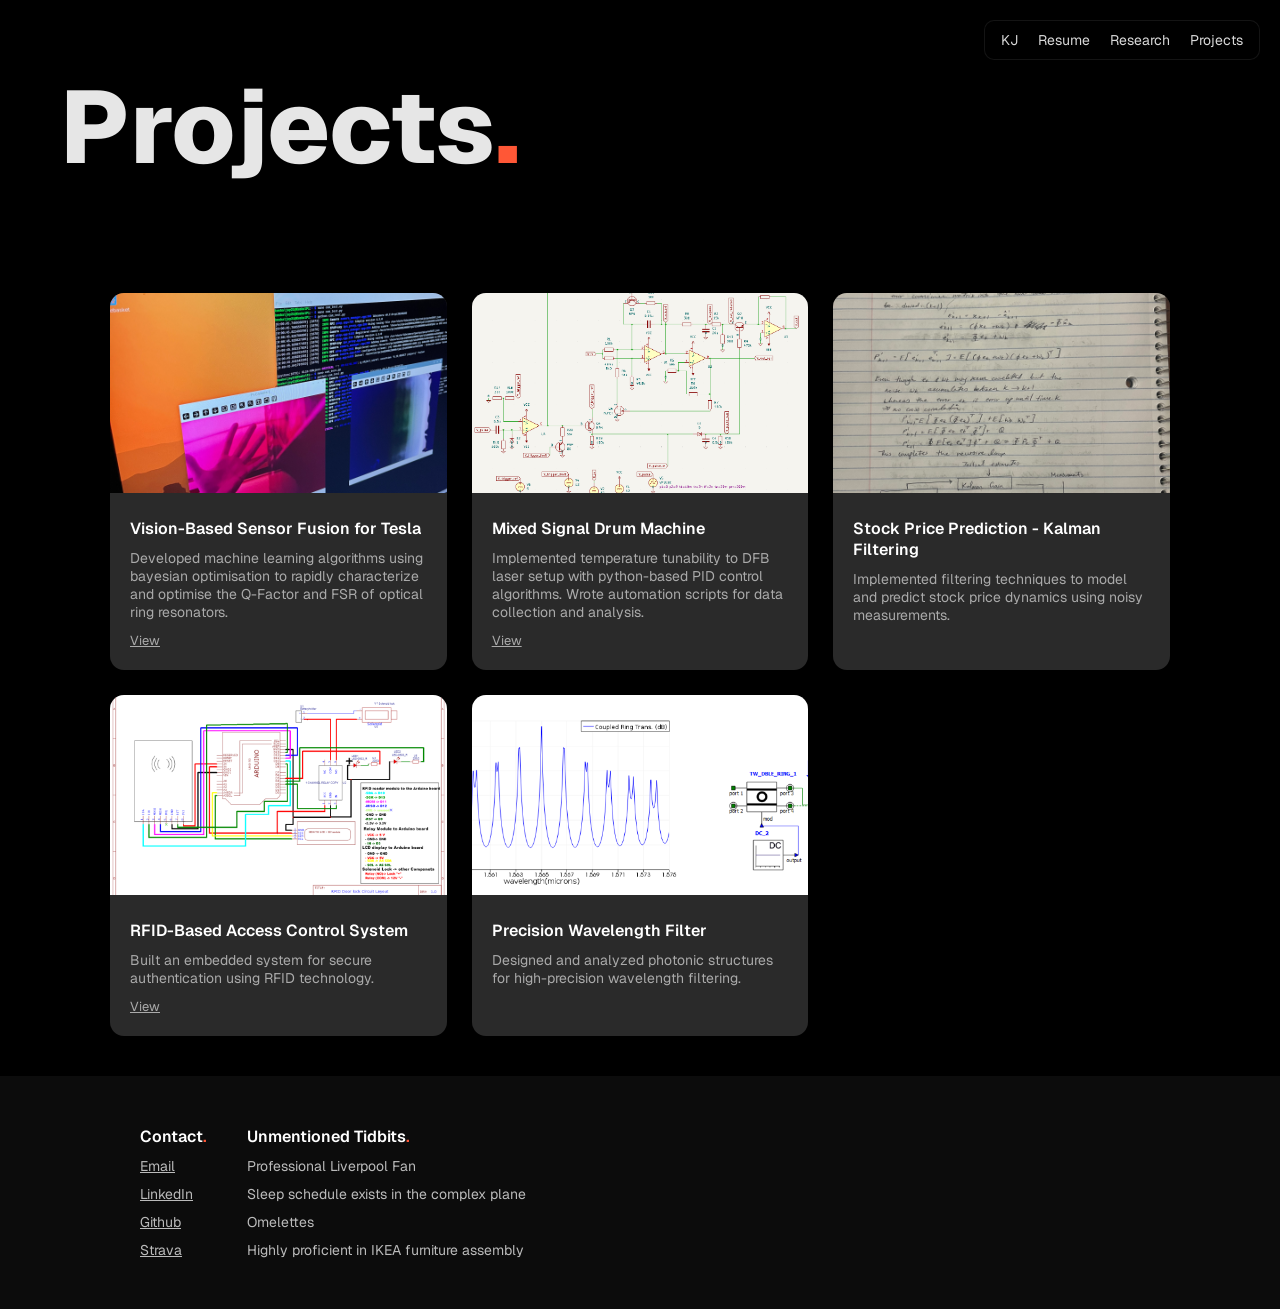
==== projects.html @ 9f4ea909 "add full portfolio website" ====
<!DOCTYPE html>
<html lang="en">

<head>
  <meta charset="UTF-8">
  <title>Kushal Portfolio</title>
  <link rel="preconnect" href="https://fonts.googleapis.com">
  <link rel="preconnect" href="https://fonts.gstatic.com" crossorigin>
  <link
    href="https://fonts.googleapis.com/css2?family=Inter:wght@300;400;600&family=Playfair+Display:wght@700&display=swap"
    rel="stylesheet">
  <link
    href="https://fonts.googleapis.com/css2?family=IBM+Plex+Mono:ital,wght@0,100;0,200;0,300;0,400;0,500;0,600;0,700;1,100;1,200;1,300;1,400;1,500;1,600;1,700&family=Roboto:ital,wght@0,100..900;1,100..900&display=swap"
    rel="stylesheet">
  <link href="https://fonts.googleapis.com/css2?family=Oranienbaum&family=Press+Start+2P&display=swap" rel="stylesheet">
  <link
    href="https://fonts.googleapis.com/css2?family=Geist:wght@100..900&family=Oranienbaum&family=Press+Start+2P&display=swap"
    rel="stylesheet">
  <script src="https://ajax.googleapis.com/ajax/libs/jquery/3.3.1/jquery.min.js"></script>

  <link rel="stylesheet" href="style.css">
</head>

<body>

  <!-- Navbar -->
  <nav class="navbar" id="navbar">
    <a href="index.html">KJ</a>
    <a href="resume.html">Resume</a>
    <a href="research.html">Research</a>
    <a href="projects.html">Projects</a> <!--Eng, fin, signal, probaility etc.-->
  </nav>
  <div class="page">

    <main>
      <section class="hero-title">
        <h1>
          Projects<span class="dot">.</span>
        </h1>
      </section>

      <div class="research-container">
        <div class="grid">

          <!-- Project 2 -->
          <div class="card">
            <img src="images/computervision.jpeg" alt="Project 2">
            <div class="card-content">
              <div class="card-title">Vision-Based Sensor Fusion for Tesla</div>
              <div class="card-description">
                Developed machine learning algorithms using bayesian optimisation to rapidly characterize and optimise
                the Q-Factor and FSR of optical ring resonators.
              </div>
              <div class="links">
                <a href="https://github.com/Kushaljay/Computer-Vision-Kalman-Filter" target="_blank">View</a>
              </div>
            </div>
          </div>

          <!-- Project 1 -->
          <div class="card">
            <img src="images/kickdrum.png" alt="Project 1">
            <div class="card-content">
              <div class="card-title">Mixed Signal Drum Machine</div>
              <div class="card-description">
                Implemented temperature tunability to DFB laser setup with python-based PID control algorithms. Wrote
                automation scripts for data collection and analysis.
              </div>
              <div class="links">
                <a href="https://github.com/Kushaljay/Kick-Drum" target="_blank">View</a>
              </div>
            </div>
          </div>

          <!-- Project -->
          <div class="card">
            <img src="images/kalman.jpeg" alt="Project 3">
            <div class="card-content">
              <div class="card-title">Stock Price Prediction - Kalman Filtering</div>
              <div class="card-description">
                Implemented filtering techniques to model and predict stock price dynamics using noisy measurements.
              </div>
            </div>
          </div>

          <!-- Project 3 -->
          <div class="card">
            <img src="images/rfid.png" alt="Project 4">
            <div class="card-content">
              <div class="card-title">RFID-Based Access Control System</div>
              <div class="card-description">
                Built an embedded system for secure authentication using RFID technology.
              </div>
              <div class="links">
                <a href="https://github.com/Kushaljay/RFID" target="_blank">View</a>
              </div>
            </div>
          </div>

          <!-- Project 5 -->
          <div class="card">
            <img src="images/laser_ring_CombinedFeedback.PNG" alt="Project 5">
            <div class="card-content">
              <div class="card-title">Precision Wavelength Filter</div>
              <div class="card-description">
                Designed and analyzed photonic structures for high-precision wavelength filtering.
              </div>
            </div>
          </div>

        </div>
      </div>
    </main>

  </div>
  <footer class="footer">
    <div class="footer-container">

      <div class="footer-section">
        <span class="company">Contact<span class="dot">.</span></span>
        <ul>
          <li><a href="mailto:kushal.jay21@gmail.com" target="_blank">Email</a></li>
          <li><a href="https://linkedin.com/in/kushaljay/" target="_blank">LinkedIn</a></li>
          <li><a href="https://github.com/Kushaljay" target="_blank">Github</a></li>
          <li><a href="https://strava.com/athletes/138392870" target="_blank">Strava</a></li>
        </ul>
      </div>

      <div class="footer-section">
        <span class="company">Unmentioned Tidbits<span class="dot">.</span></span>
        <ul>
          <li>Professional Liverpool Fan</li>
          <li>Sleep schedule exists in the complex plane</li>
          <li>Omelettes</li>
          <li>Highly proficient in IKEA furniture assembly</li>
        </ul>
      </div>

    </div>
  </footer>

  <script src="script.js"></script>
</body>

</html>
---- style.css ----
@import url("https://fonts.googleapis.com/css2?family=Poppins:wght@300;400;600;800&display=swap");


* {
    box-sizing: border-box;
    margin: 0;
    padding: 0;
}

html,
body {
    width: 100%;
    overflow-x: hidden;
}


.item,
.role,
.desc {
    min-width: 0;
}

body {
    font-family: "Geist", "Poppins", sans-serif;
    background: black;
    color: white;
    overflow-x: hidden;
}

/* ✅ BACKGROUND CANVAS */
#fluid-canvas {
    position: fixed;
    inset: 0;
    width: 100%;
    height: 100%;
    z-index: -1;
    /* critical fix */
    pointer-events: none;
    background: black;
}

.page {
    min-height: 100vh;
    display: flex;
    flex-direction: column;
}

.page-resume {
    min-height: 100vh;
    display: flex;
    flex-direction: column;
    padding-left: 20px;
}

main {
    flex: 1;
    /* pushes footer down */
}

/* ✅ HERO */
.hero {
    min-height: 100vh;
    display: flex;
    flex-direction: column;
    justify-content: center;
    padding: 0 60px;
    position: relative;
    z-index: 2;
}

.hero h1 {
    font-size: clamp(60px, 8vw, 120px);
    font-weight: 800;
    margin: 0;
    color: rgba(255, 255, 255, 0.9);
    user-select: none;
}

.dot {
    color: rgba(255, 87, 54);
    /* or rgba(255, 0, 0) */
}

.about-text {
    user-select: none;
}

.hero p {
    max-width: 600px;
    margin-top: 20px;
    line-height: 1.6;
    color: rgba(255, 255, 255, 0.7);
}

/* gradient fade */
.hero::after {
    content: "";
    position: absolute;
    bottom: 0;
    left: 0;
    width: 100%;
    height: 220px;
    background: linear-gradient(to bottom, transparent, black);
}

.black-stop {
    background: black;
    padding: 80px 20px;
    position: relative;
    z-index: 2;
    border-top: 1px solid rgba(255, 255, 255, 0.08);
}

/* container width control */
.container {
    max-width: 900px;
    width: 100%;
    margin: 60px auto;
    padding: 0 20px;
    box-sizing: border-box;
}

/* ✅ PROJECTS */
.project-grid {
    display: grid;
    grid-template-columns: repeat(auto-fit, minmax(280px, 1fr));
    gap: 30px;
    margin-top: 40px;
}

.project-card {
    padding: 25px;
    border-radius: 14px;
    background: rgba(255, 255, 255, 0.03);
    border: 1px solid rgba(255, 255, 255, 0.08);
    transition: 0.25s;
}

.project-card:hover {
    transform: translateY(-6px);
    border-color: rgba(155, 77, 255, 0.6);
    background: rgba(155, 77, 255, 0.08);
}

/* ✅ FOOTER (FIXED) */
.footer {
    background: #0c0c0c;
    padding: 50px 50px;
    margin-top: auto;
    /* key fix */
    z-index: 2;
    position: relative;
}

.footer-container {
    max-width: 1000px;
    margin: 0 auto;
    display: flex;
    flex-wrap: wrap;
    gap: 40px;
}

.footer-section h3 {
    margin-bottom: 12px;
}

.footer-section ul {
    list-style: none;
    padding: 0;
}

.footer-section li {
    padding-top: 10px;
    color: #bbb;
    font-size: 14px;
}

.footer-section a {

    padding-top: 10px;
    color: #bbb;
    font-size: 14px;
}

.footer-section a:hover {
    color: white;
}

/* NAVBAR BASE */
.navbar {
    position: fixed;
    top: 20px;
    right: 40px;
    z-index: 1000;

    display: flex;
    gap: 30px;

    padding: 10px 16px;

    background: rgba(0, 0, 0, 0.6);
    backdrop-filter: blur(10px);

    border-radius: 12px;
    border: 1px solid rgba(255, 255, 255, 0.08);

    transition: transform 0.3s ease, opacity 0.3s ease;
}

/* LINKS */
.navbar a {
    text-decoration: none;
    color: rgba(255, 255, 255, 0.85);
    font-size: 15px;
    font-weight: 400;
    transition: opacity 0.2s ease;
}

.navbar a:hover {
    opacity: 0.6;
}

/* HIDDEN STATE (scroll down) */
.navbar.hidden {
    transform: translateY(-120%);
    opacity: 0;
}

.about-section {
    background-color: #000000;
    color: #eee;
    padding-left: 20px;
    display: flex;
    flex-direction: column;
    align-items: center;
}

.about-container {
    max-width: 900px;
    width: 100%;
}

.about-text h2 {
    font-size: 2.5rem;
    font-weight: 700;
    margin-bottom: 25px;
    color: #fff;
    display: inline-block;
    padding-bottom: 5px;
}

.about-text p {
    font-size: 1.05rem;
    line-height: 1.7;
}

.about-text p strong {
    color: #fff;
}

.about-text .fun-fact {
    font-style: italic;
    color: #aaa;
    margin-top: 20px;
    border-left: 3px solid #555;
    padding-left: 12px;
}

/* static/css/resume.css */
.container {
    width: 900px;
    margin: 60px auto;
}

.section {
    display: grid;
    grid-template-columns: 180px 1fr;
    gap: 20px;
}

@media (max-width: 700px) {
    .section {
        grid-template-columns: 1fr;
    }
}

.section-title {
    font-size: 12px;
    letter-spacing: 2px;
    color: #888;
}

.item {
    margin-bottom: 30px;
}

.date {
    font-size: 14px;
    color: #aaa;
    margin-bottom: 6px;
}

.role {
    font-size: 18px;
    margin-bottom: 6px;
}

.company {
    font-weight: 600;
}

.title {
    color: #aaa;
    margin-left: 8px;
}

.desc {
    color: #bbb;
    font-size: 14px;
    line-height: 1.6;
}



.hero-title {
    min-height: 20vh;
    display: flex;
    flex-direction: column;
    justify-content: center;
    padding: 60px;
    position: relative;
    z-index: 2;
}

.hero-title h1 {
    font-size: clamp(60px, 8vw, 120px);
    font-weight: 800;
    margin: 0;
    color: rgba(255, 255, 255, 0.9);
    user-select: none;
}

.toolsbox ul {
    display: flex;
    position: relative;
    justify-content: flex-start;
    color: white;
    list-style: none;
    font-weight: 300;
    font-size: 1rem;
    color: white;
    flex-wrap: wrap;
    margin: 0;
    padding: 0.5rem 0 0 0;
}

.toolsbox ul li {
    box-shadow: inset 0 0 2px #888;
    padding-left: 1rem;
    padding-right: 1rem;
    padding-top: 0.3rem;
    padding-bottom: 0.3rem;
    margin: 0.3rem;
    border-radius: 0.2rem;
}





.research-container {
    max-width: 1100px;
    margin: auto;
    padding: 40px 20px;
}




/* ===== RESET ===== */


.container {
    width: 100%;
    max-width: 1000px;
    margin: 0 auto;
    padding: 0 20px;
}


/* ===== SECTION ===== */
.section {
    width: 100%;
    display: grid;
    grid-template-columns: 180px 1fr;
    gap: 30px;
    padding: 40px 0;
    border-top: 1px solid #222;
}

@media (max-width: 768px) {
    .section {
        grid-template-columns: 1fr;
    }
}

.section-title {
    font-size: 12px;
    letter-spacing: 2px;
    color: #777;
}

.section-content {
    width: 100%;
}

/* ===== ITEMS ===== */
.item {
    margin-bottom: 30px;
    width: 100%;
}

.date {
    font-size: 13px;
    color: #888;
    margin-bottom: 6px;
}

.role {
    font-size: 17px;
    margin-bottom: 6px;
    display: flex;
    flex-wrap: wrap;
    gap: 6px;
}

.company {
    font-weight: 600;
}

.title {
    color: #aaa;
}

.desc {
    font-size: 14px;
    line-height: 1.6;
    color: #bbb;
    max-width: 100%;
    word-break: break-word;
}

/* ===== LINKS ===== */
.links {
    margin-top: 8px;
}

.links a {
    font-size: 13px;
    color: #aaa;
    text-decoration: underline;
}

.links a:hover {
    color: #fff;
}

/* ===== NAVBAR ===== */
.navbar {
    position: fixed;
    top: 20px;
    right: 20px;
    display: flex;
    gap: 20px;
    padding: 10px 16px;
    background: rgba(0, 0, 0, 0.6);
    backdrop-filter: blur(10px);
    border-radius: 10px;
    border: 1px solid rgba(255, 255, 255, 0.08);
    z-index: 1000;
}

.navbar a {
    color: rgba(255, 255, 255, 0.85);
    text-decoration: none;
    font-size: 14px;
}

/* ===== RESEARCH GRID ===== */
.grid {
    display: grid;
    grid-template-columns: repeat(auto-fit, minmax(280px, 1fr));
    gap: 25px;
}

.card {
    background: #2a2a2a;
    border-radius: 14px;
    overflow: hidden;
}

.card img {
    width: 100%;
    height: 200px;
    object-fit: cover;
}

.card-content {
    padding: 20px;
}

.card-title {
    font-weight: 600;
    margin-bottom: 10px;
}

.card-description {
    font-size: 14px;
    color: #aaa;
}
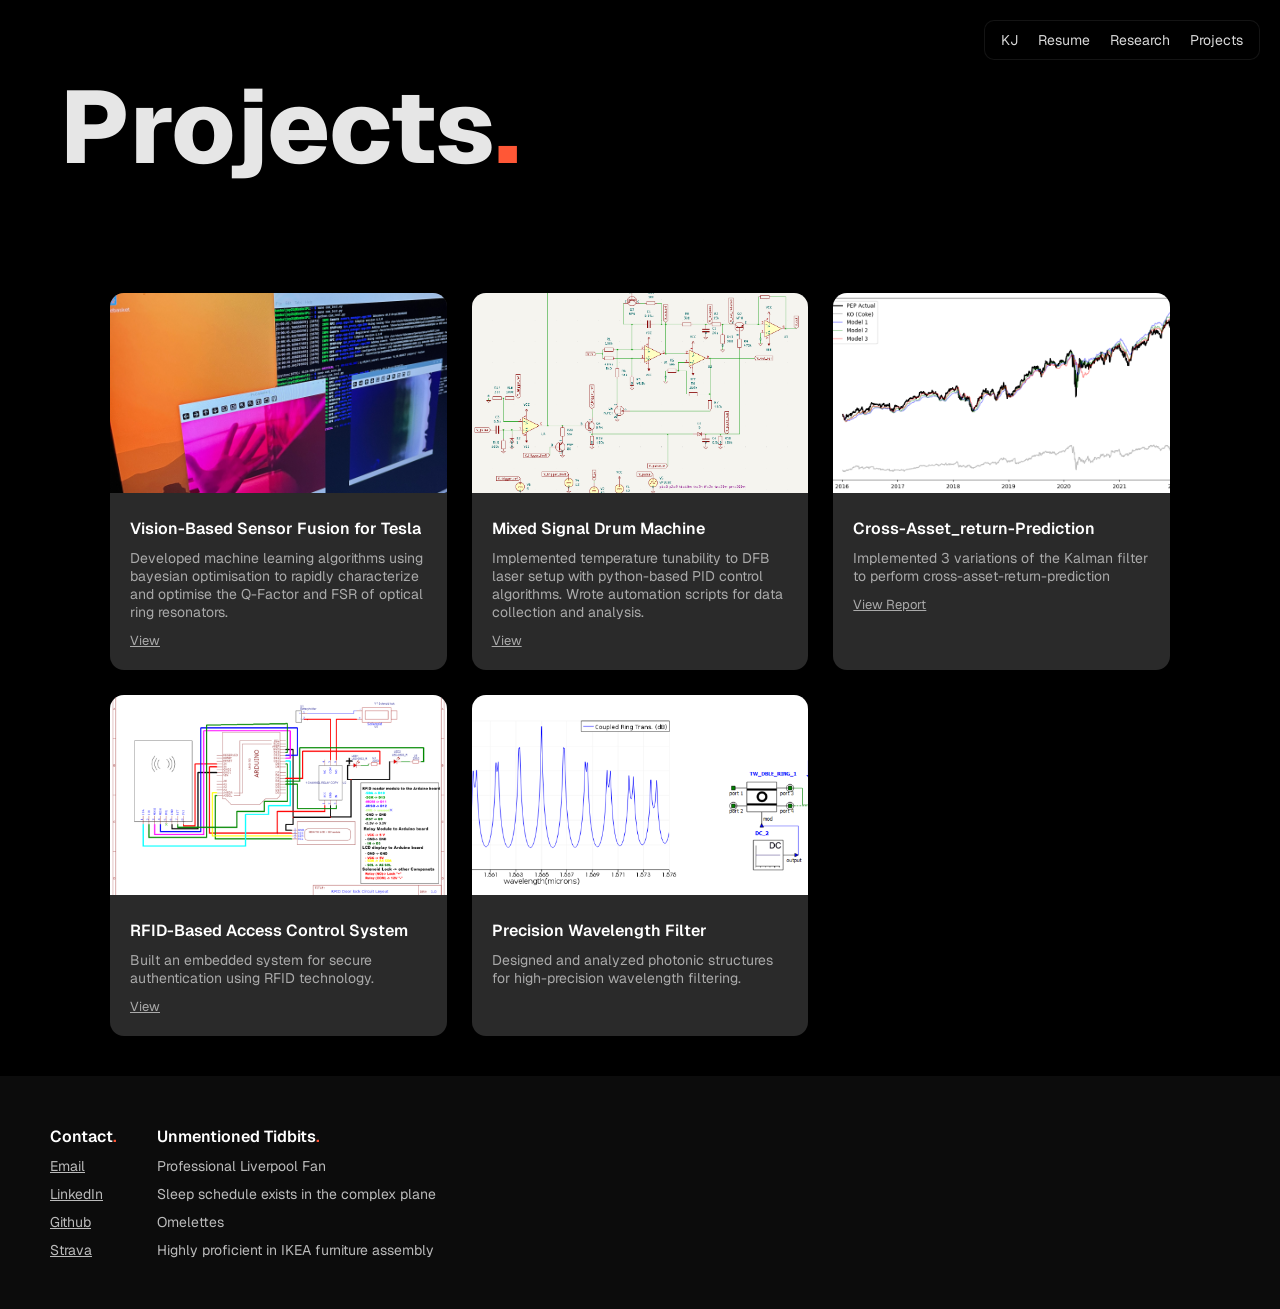
==== commit 9bdcc736: "added report for Kalman Filter project" ====
--- a/projects.html
+++ b/projects.html
@@ -74,11 +74,14 @@
 
           <!-- Project -->
           <div class="card">
-            <img src="images/kalman.jpeg" alt="Project 3">
+            <img src="images/KVA.png" alt="Project 3">
             <div class="card-content">
-              <div class="card-title">Stock Price Prediction - Kalman Filtering</div>
+              <div class="card-title">Cross-Asset_return-Prediction</div>
               <div class="card-description">
-                Implemented filtering techniques to model and predict stock price dynamics using noisy measurements.
+                Implemented 3 variations of the Kalman filter to perform cross-asset-return-prediction
+              </div>
+              <div class="links">
+                <a href="https://github.com/Kushaljay/Cross-Asset-Return-Prediction/blob/main/Kalman_Filter_Evaluation.pdf" target="_blank">View Report</a>
               </div>
             </div>
           </div>
--- a/style.css
+++ b/style.css
@@ -27,14 +27,12 @@
     overflow-x: hidden;
 }
 
-/* ✅ BACKGROUND CANVAS */
 #fluid-canvas {
     position: fixed;
     inset: 0;
     width: 100%;
     height: 100%;
     z-index: -1;
-    /* critical fix */
     pointer-events: none;
     background: black;
 }
@@ -54,10 +52,8 @@
 
 main {
     flex: 1;
-    /* pushes footer down */
-}
-
-/* ✅ HERO */
+}
+
 .hero {
     min-height: 100vh;
     display: flex;
@@ -78,7 +74,6 @@
 
 .dot {
     color: rgba(255, 87, 54);
-    /* or rgba(255, 0, 0) */
 }
 
 .about-text {
@@ -92,7 +87,6 @@
     color: rgba(255, 255, 255, 0.7);
 }
 
-/* gradient fade */
 .hero::after {
     content: "";
     position: absolute;
@@ -111,7 +105,6 @@
     border-top: 1px solid rgba(255, 255, 255, 0.08);
 }
 
-/* container width control */
 .container {
     max-width: 900px;
     width: 100%;
@@ -120,7 +113,6 @@
     box-sizing: border-box;
 }
 
-/* ✅ PROJECTS */
 .project-grid {
     display: grid;
     grid-template-columns: repeat(auto-fit, minmax(280px, 1fr));
@@ -142,18 +134,15 @@
     background: rgba(155, 77, 255, 0.08);
 }
 
-/* ✅ FOOTER (FIXED) */
 .footer {
     background: #0c0c0c;
     padding: 50px 50px;
     margin-top: auto;
-    /* key fix */
     z-index: 2;
     position: relative;
 }
 
 .footer-container {
-    max-width: 1000px;
     margin: 0 auto;
     display: flex;
     flex-wrap: wrap;
@@ -186,7 +175,6 @@
     color: white;
 }
 
-/* NAVBAR BASE */
 .navbar {
     position: fixed;
     top: 20px;
@@ -207,7 +195,6 @@
     transition: transform 0.3s ease, opacity 0.3s ease;
 }
 
-/* LINKS */
 .navbar a {
     text-decoration: none;
     color: rgba(255, 255, 255, 0.85);
@@ -220,7 +207,6 @@
     opacity: 0.6;
 }
 
-/* HIDDEN STATE (scroll down) */
 .navbar.hidden {
     transform: translateY(-120%);
     opacity: 0;
@@ -266,7 +252,6 @@
     padding-left: 12px;
 }
 
-/* static/css/resume.css */
 .container {
     width: 900px;
     margin: 60px auto;
@@ -376,10 +361,6 @@
 
 
 
-
-/* ===== RESET ===== */
-
-
 .container {
     width: 100%;
     max-width: 1000px;
@@ -388,7 +369,6 @@
 }
 
 
-/* ===== SECTION ===== */
 .section {
     width: 100%;
     display: grid;
@@ -414,7 +394,6 @@
     width: 100%;
 }
 
-/* ===== ITEMS ===== */
 .item {
     margin-bottom: 30px;
     width: 100%;
@@ -450,7 +429,6 @@
     word-break: break-word;
 }
 
-/* ===== LINKS ===== */
 .links {
     margin-top: 8px;
 }
@@ -465,7 +443,6 @@
     color: #fff;
 }
 
-/* ===== NAVBAR ===== */
 .navbar {
     position: fixed;
     top: 20px;
@@ -486,7 +463,6 @@
     font-size: 14px;
 }
 
-/* ===== RESEARCH GRID ===== */
 .grid {
     display: grid;
     grid-template-columns: repeat(auto-fit, minmax(280px, 1fr));
@@ -518,3 +494,46 @@
     font-size: 14px;
     color: #aaa;
 }
+
+
+.imggallery {
+  display: flex;
+  gap: 30px;
+  justify-content: center;
+  padding: 60px;
+}
+
+.imgcard {
+  width: 300px;
+  height: 300px;
+  border-radius: 16px;
+  overflow: hidden;
+  background: #ddd;
+  transition: transform 0.4s ease;
+}
+
+.imgcard:hover {
+  transform: translateY(-8px);
+}
+
+.imgcard img {
+  width: 100%;
+  height: 100%;
+  object-fit: cover;
+}
+
+@media (max-width: 768px) {
+  .imggallery {
+    padding: 20px;
+  }
+
+  .imgcard {
+    width: 90%;
+    height: 300px;
+  }
+
+  .imgcard:nth-child(2),
+  .imgcard:nth-child(3) {
+    display: none;
+  }
+}
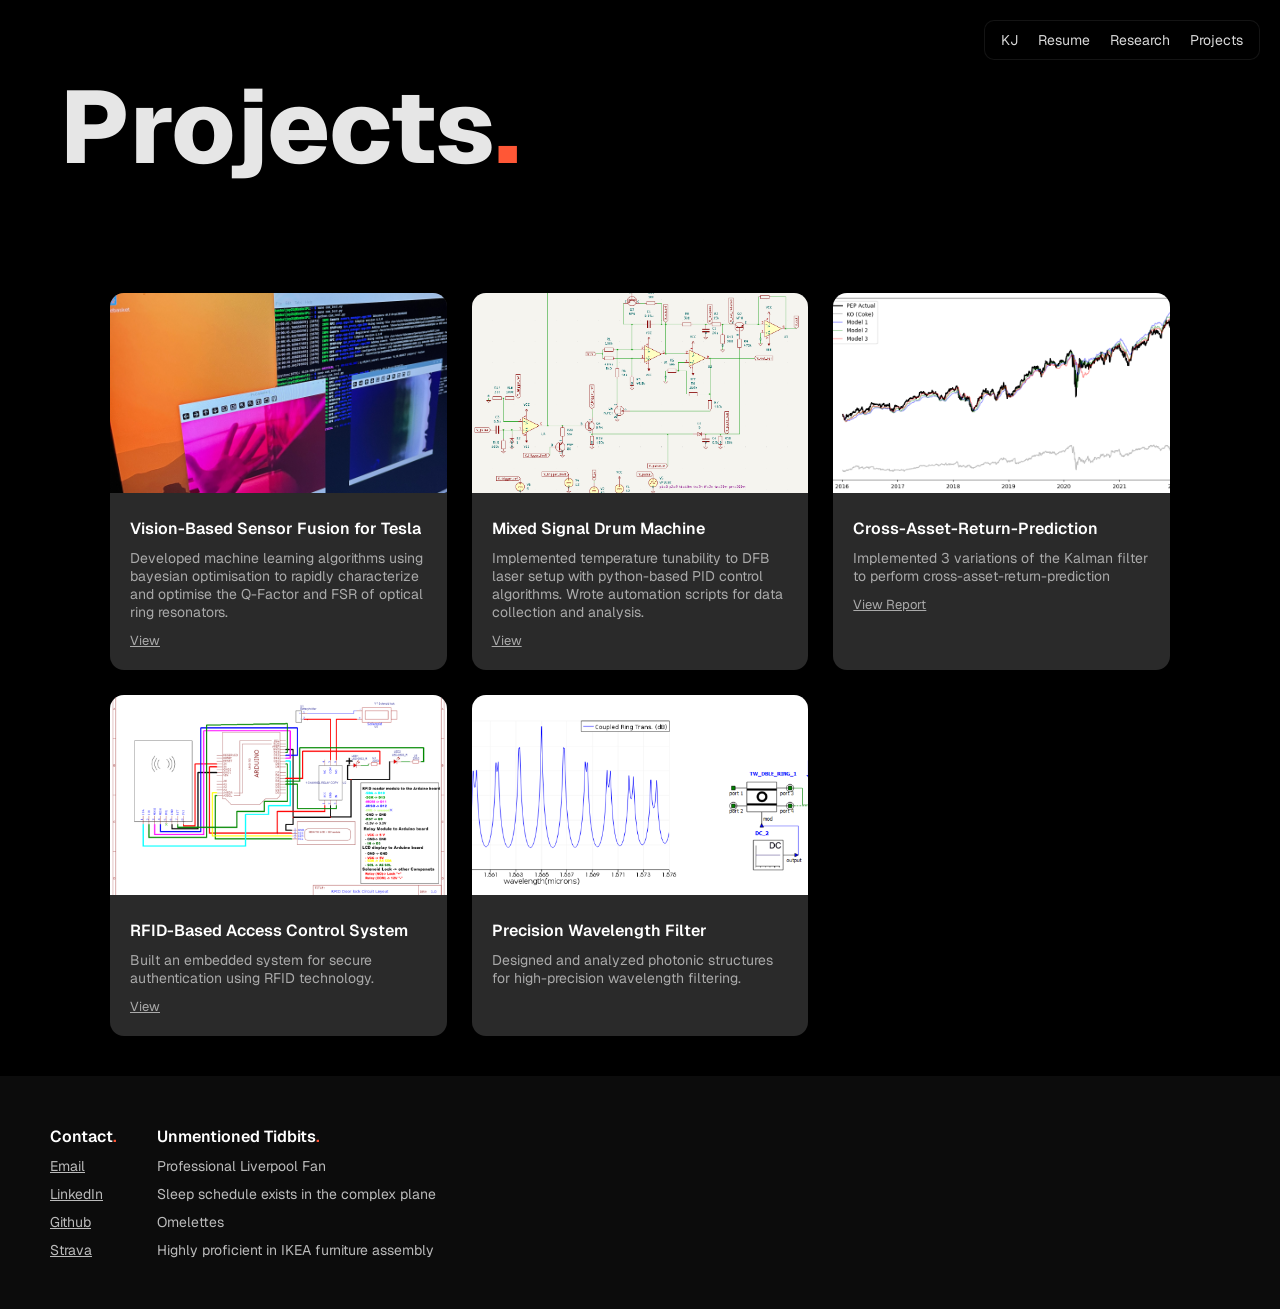
==== commit 1f8847b0: "spelling" ====
--- a/projects.html
+++ b/projects.html
@@ -76,7 +76,7 @@
           <div class="card">
             <img src="images/KVA.png" alt="Project 3">
             <div class="card-content">
-              <div class="card-title">Cross-Asset_return-Prediction</div>
+              <div class="card-title">Cross-Asset-Return-Prediction</div>
               <div class="card-description">
                 Implemented 3 variations of the Kalman filter to perform cross-asset-return-prediction
               </div>
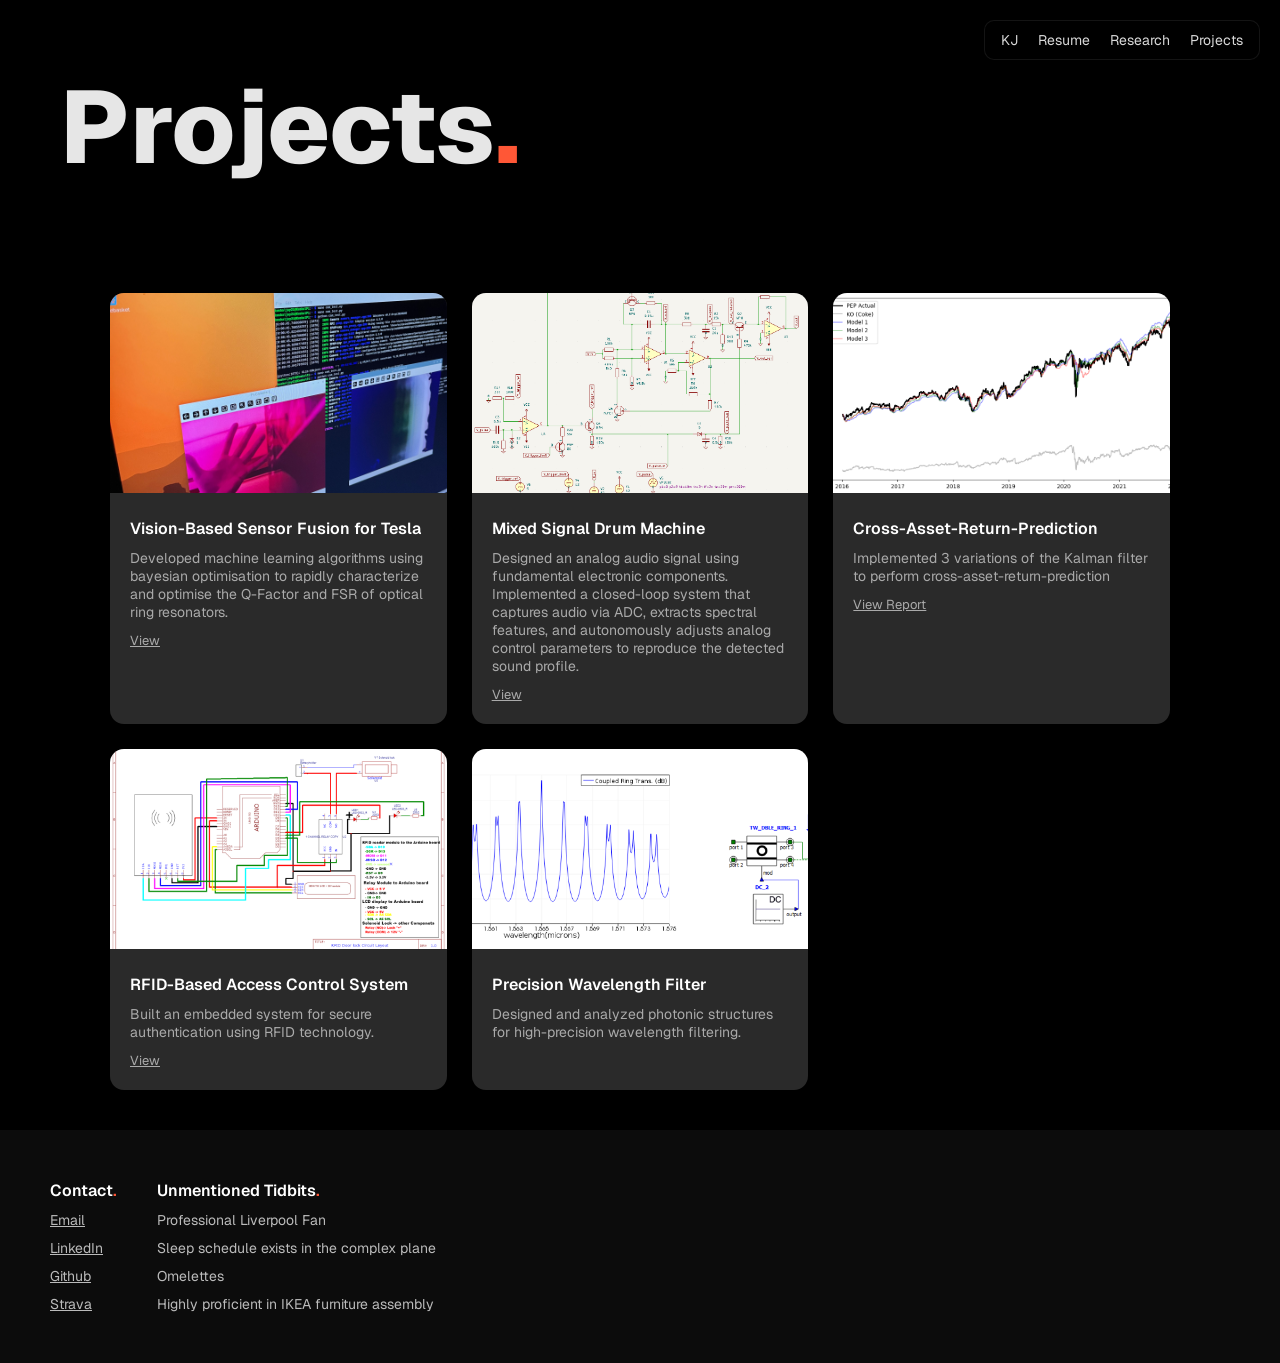
==== commit 4af86da1: "change project description" ====
--- a/projects.html
+++ b/projects.html
@@ -63,8 +63,9 @@
             <div class="card-content">
               <div class="card-title">Mixed Signal Drum Machine</div>
               <div class="card-description">
-                Implemented temperature tunability to DFB laser setup with python-based PID control algorithms. Wrote
-                automation scripts for data collection and analysis.
+                Designed an analog audio signal using fundamental electronic components. Implemented a closed-loop system that captures audio via ADC, extracts spectral features,
+                and autonomously adjusts analog control parameters to reproduce the detected
+                sound profile.
               </div>
               <div class="links">
                 <a href="https://github.com/Kushaljay/Kick-Drum" target="_blank">View</a>
@@ -81,7 +82,8 @@
                 Implemented 3 variations of the Kalman filter to perform cross-asset-return-prediction
               </div>
               <div class="links">
-                <a href="https://github.com/Kushaljay/Cross-Asset-Return-Prediction/blob/main/Kalman_Filter_Evaluation.pdf" target="_blank">View Report</a>
+                <a href="https://github.com/Kushaljay/Cross-Asset-Return-Prediction/blob/main/Kalman_Filter_Evaluation.pdf"
+                  target="_blank">View Report</a>
               </div>
             </div>
           </div>
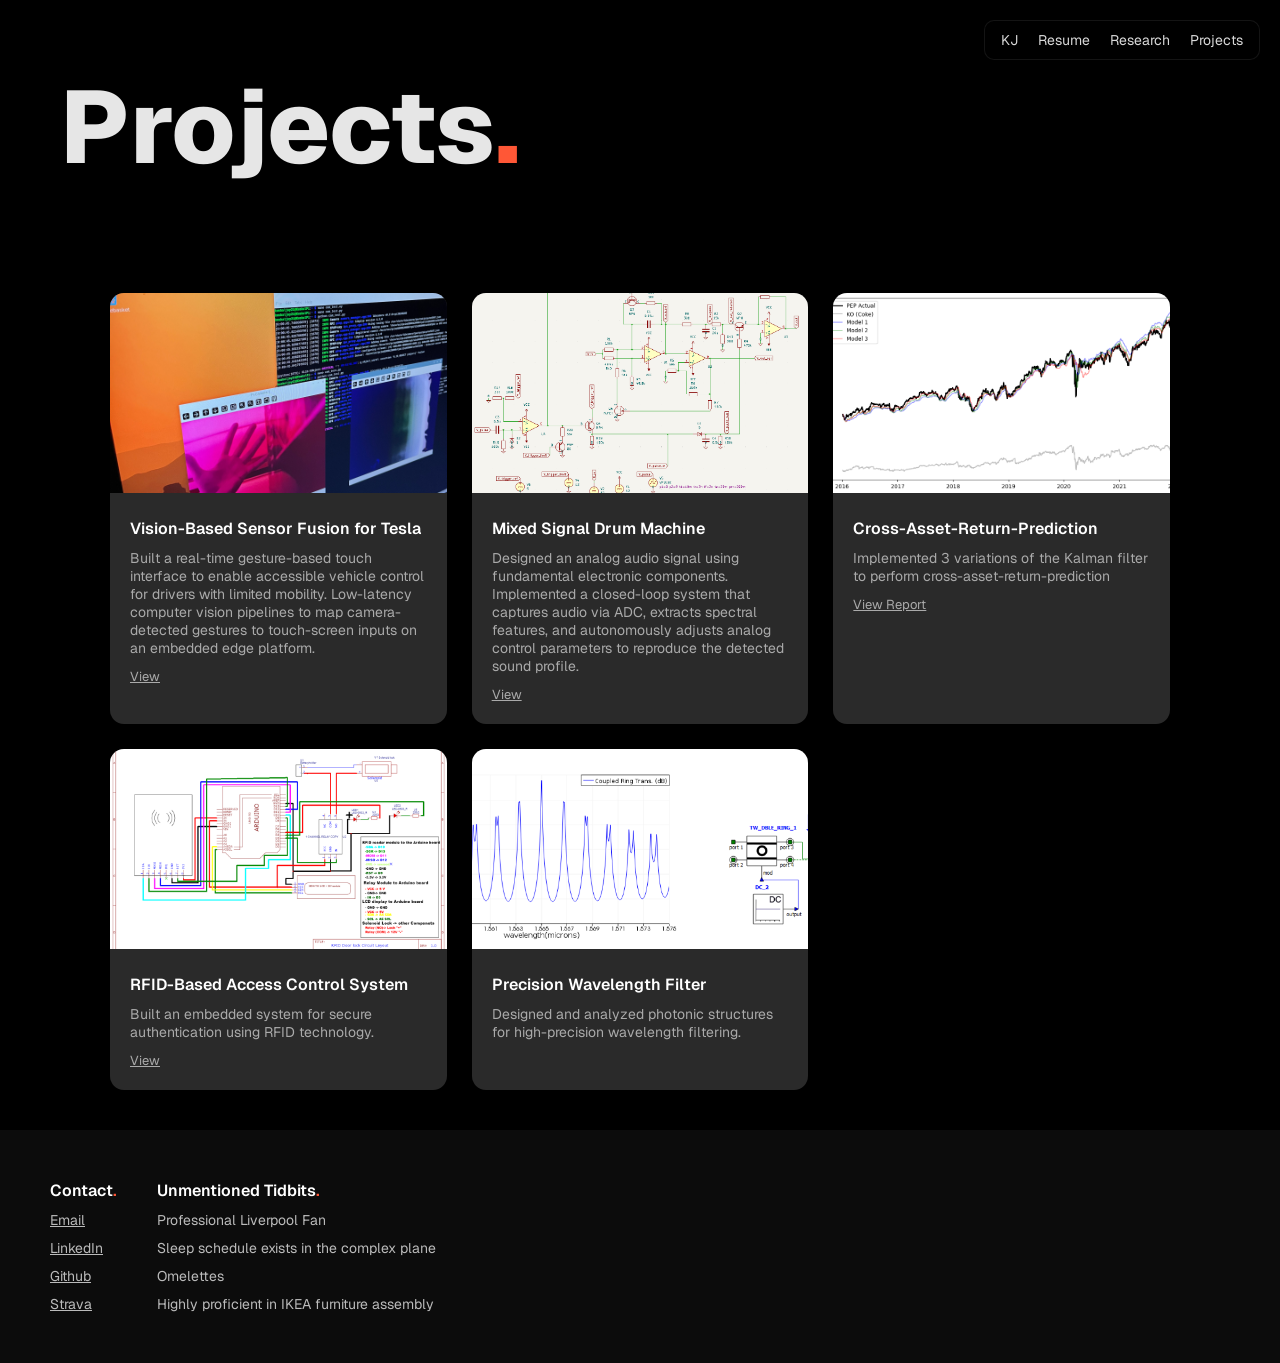
==== commit 5504335f: "project description change" ====
--- a/projects.html
+++ b/projects.html
@@ -48,8 +48,12 @@
             <div class="card-content">
               <div class="card-title">Vision-Based Sensor Fusion for Tesla</div>
               <div class="card-description">
-                Developed machine learning algorithms using bayesian optimisation to rapidly characterize and optimise
-                the Q-Factor and FSR of optical ring resonators.
+                Built a real-time gesture-based touch interface to enable accessible vehicle
+                control
+                for drivers with limited mobility.
+                Low-latency computer vision pipelines to map camera-detected gestures to touch-screen
+                inputs
+                on an embedded edge platform.
               </div>
               <div class="links">
                 <a href="https://github.com/Kushaljay/Computer-Vision-Kalman-Filter" target="_blank">View</a>
@@ -63,7 +67,8 @@
             <div class="card-content">
               <div class="card-title">Mixed Signal Drum Machine</div>
               <div class="card-description">
-                Designed an analog audio signal using fundamental electronic components. Implemented a closed-loop system that captures audio via ADC, extracts spectral features,
+                Designed an analog audio signal using fundamental electronic components. Implemented a closed-loop
+                system that captures audio via ADC, extracts spectral features,
                 and autonomously adjusts analog control parameters to reproduce the detected
                 sound profile.
               </div>
